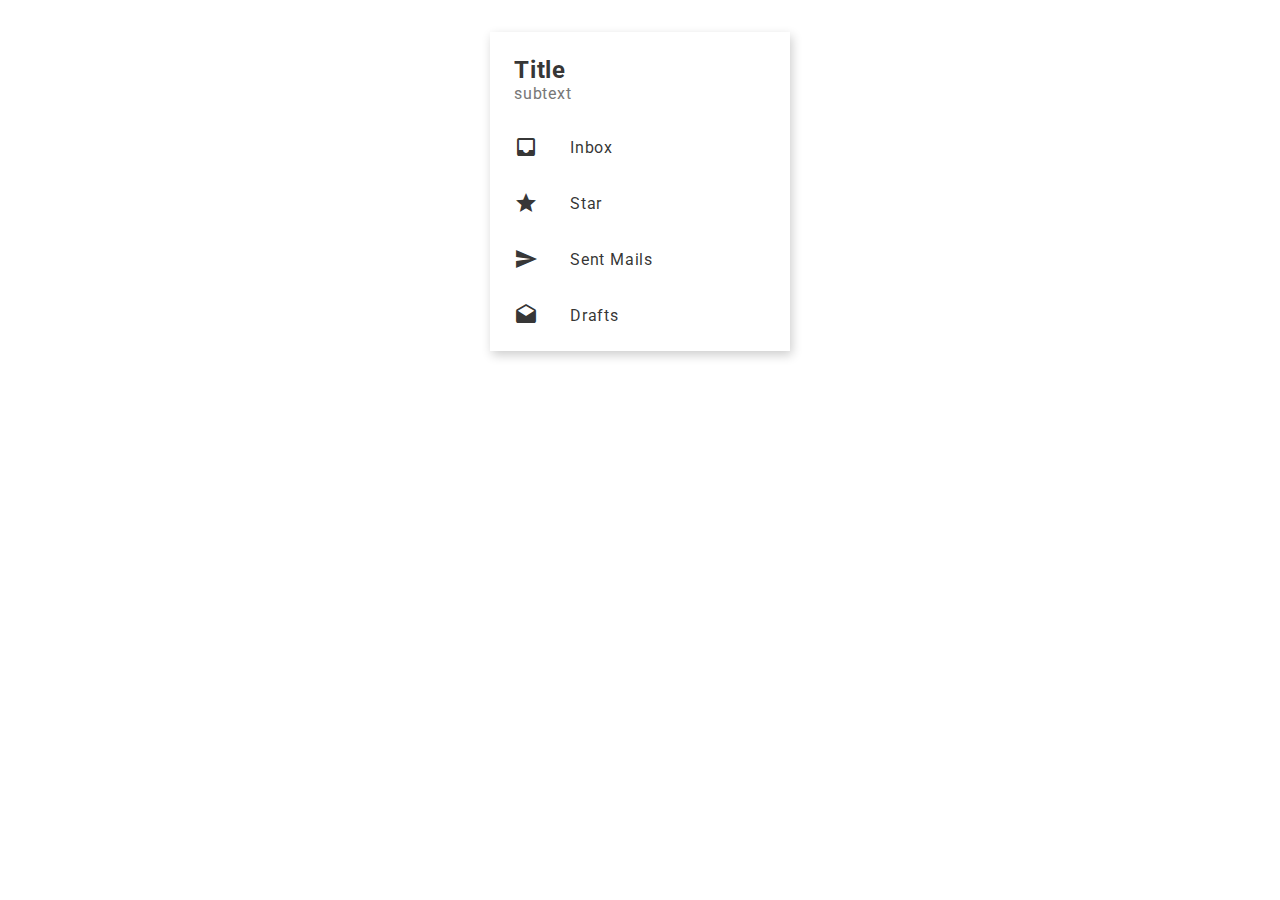
==== week-2/drawer/index.html @ f378da52 "complete drawer icon right" ====
<!DOCTYPE html>
<html lang="en">
<head>
    <meta charset="UTF-8">
    <meta http-equiv="X-UA-Compatible" content="IE=edge">
    <meta name="viewport" content="width=device-width, initial-scale=1.0">
    <title>Drawer</title>

    <!-- Stylesheet -->
    <link rel="stylesheet" href="style.css">

    <!-- Material Icons -->
    <link href="https://fonts.googleapis.com/icon?family=Material+Icons"
      rel="stylesheet">
</head>
<body>
    <div class="container">
        <div class="heading">
            <h2>Title</h1>
            <h4>subtext</h3>
        </div>
        <div class="drawer">
            <span class="material-icons outlined icon">
                inbox
            </span>
            Inbox
        </div>
        <div class="drawer">
            <span class="material-icons outlined icon">
                star
            </span>
            Star
        </div>
        <div class="drawer">
            <span class="material-icons outlined icon">
                send
            </span>
            Sent Mails
        </div>
        <div class="drawer">
            <span class="material-icons outlined icon">
                drafts
            </span>
            Drafts
        </div>
    </div>
    
</body>
</html>
---- week-2/drawer/style.css ----
@import url('https://fonts.googleapis.com/css2?family=Roboto&display=swap');
*{
    margin: 0;
    padding: 0;
    box-sizing: border-box;
    color: rgba(0, 0, 0, 0.808)
}

body{
    letter-spacing: 0.05em;
    font-family: 'Roboto', sans-serif;
}

h4{
    font-weight: normal;
    color: #777
}

.container{
    width: 300px;
    box-shadow: 2px 4px 10px rgba(0, 0, 0, 0.2);
    margin: 2rem auto;
    padding: 8px;
    border: 8px
}

.heading{
    padding: 1rem;
}

.drawer{
    display: flex;
    align-items: center;
    padding: 1rem;
    transition-duration: .7s;
}


.drawer:hover{
    
    cursor: pointer;
    border-radius: 4px;
    color: rgba(111, 0, 238, 0.87);
    background-color: rgba(59, 0, 238, 0.226);
}

.drawer:hover .material-icons.icon{
    color: rgba(111, 0, 238, 0.815);
}

.icon{
    margin-right: 2rem;
}
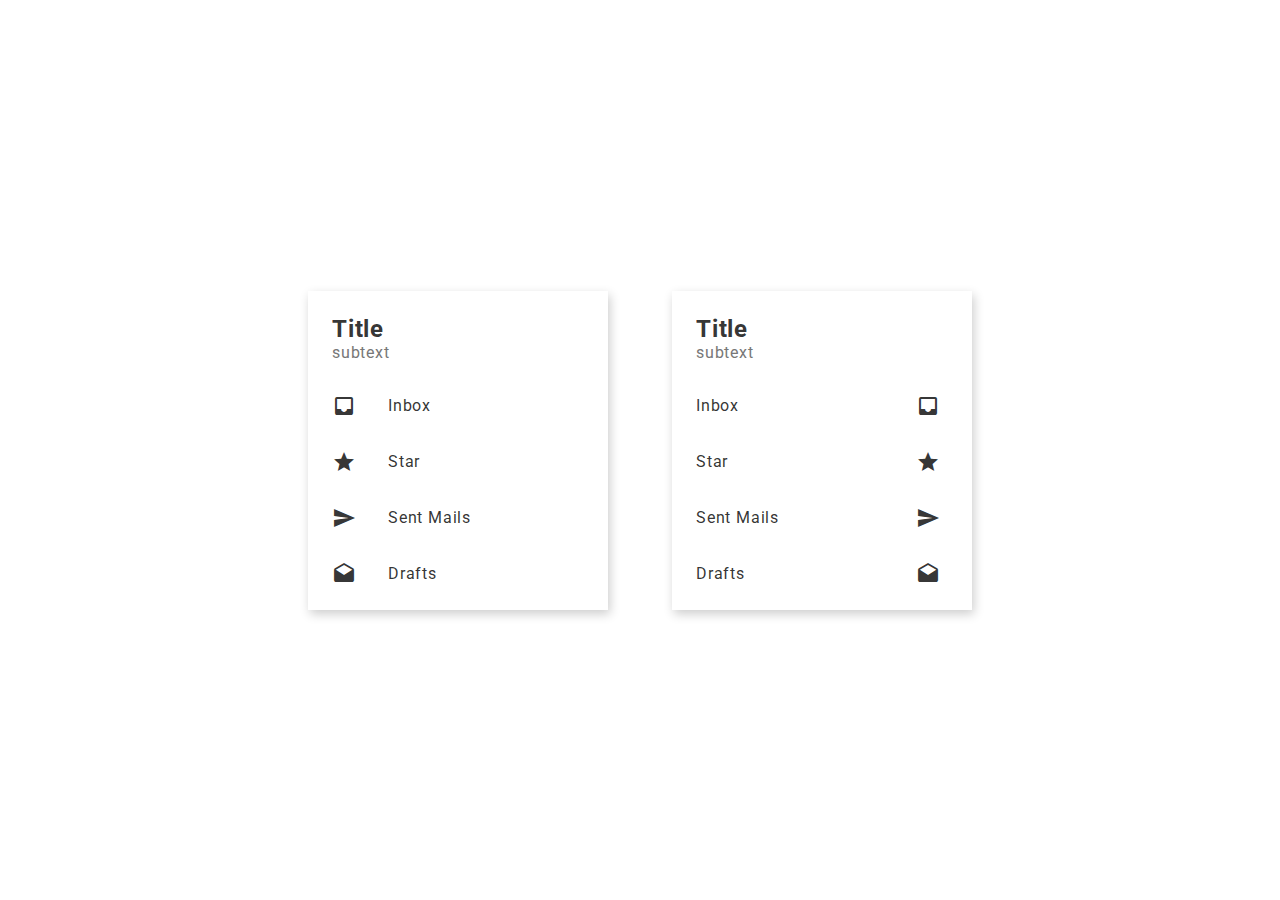
==== commit 7dd9e02f: "complete drawer icon-right text-left" ====
--- a/week-2/drawer/index.html
+++ b/week-2/drawer/index.html
@@ -14,36 +14,71 @@
       rel="stylesheet">
 </head>
 <body>
-    <div class="container">
-        <div class="heading">
+
+    <div class="wrapper">
+        
+        <div class="container">
+            <div class="heading">
             <h2>Title</h1>
             <h4>subtext</h3>
-        </div>
-        <div class="drawer">
-            <span class="material-icons outlined icon">
-                inbox
-            </span>
-            Inbox
-        </div>
-        <div class="drawer">
-            <span class="material-icons outlined icon">
-                star
-            </span>
-            Star
-        </div>
-        <div class="drawer">
-            <span class="material-icons outlined icon">
-                send
-            </span>
-            Sent Mails
-        </div>
-        <div class="drawer">
-            <span class="material-icons outlined icon">
-                drafts
-            </span>
-            Drafts
-        </div>
-    </div>
+            </div>
+            <div class="drawer">
+                <span class="material-icons outlined icon">
+                    inbox
+                </span>
+                Inbox
+            </div>
+            <div class="drawer">
+                <span class="material-icons outlined icon">
+                    star
+                </span>
+                Star
+            </div>
+            <div class="drawer">
+                <span class="material-icons outlined icon">
+                    send
+                </span>
+                Sent Mails
+            </div>
+            <div class="drawer">
+                <span class="material-icons outlined icon">
+                    drafts
+                </span>
+                Drafts
+             </div>
+         </div>
     
+         <div class="container">
+            <div class="heading">
+                <h2>Title</h1>
+                <h4>subtext</h3>
+                </div>
+                <div class="drawer icon_left">
+                    <span class="material-icons outlined icon">
+                        inbox
+                    </span>
+                    Inbox
+                </div>
+                <div class="drawer icon_left">
+                    <span class="material-icons outlined icon">
+                        star
+                </span>
+                Star
+            </div>
+            <div class="drawer icon_left">
+                <span class="material-icons outlined icon">
+                    send
+                </span>
+                Sent Mails
+            </div>
+            <div class="drawer icon_left">
+                <span class="material-icons outlined icon">
+                    drafts
+                </span>
+                Drafts
+            </div>
+         </div>
+    
+      </div>
 </body>
 </html>--- a/week-2/drawer/style.css
+++ b/week-2/drawer/style.css
@@ -16,10 +16,18 @@
     color: #777
 }
 
+.wrapper{
+    display: flex;
+    flex-wrap: wrap;
+    justify-content: center;
+    align-items: center;
+    height: 100vh;
+}
+
 .container{
     width: 300px;
     box-shadow: 2px 4px 10px rgba(0, 0, 0, 0.2);
-    margin: 2rem auto;
+    margin: 2rem;
     padding: 8px;
     border: 8px
 }
@@ -52,3 +60,12 @@
     margin-right: 2rem;
 }
 
+.drawer.icon_left{
+    display: flex;
+    flex-direction: row-reverse;
+    justify-content: space-between
+}
+
+.drawer.icon_left .icon{
+    margin-right: 8px;
+}
